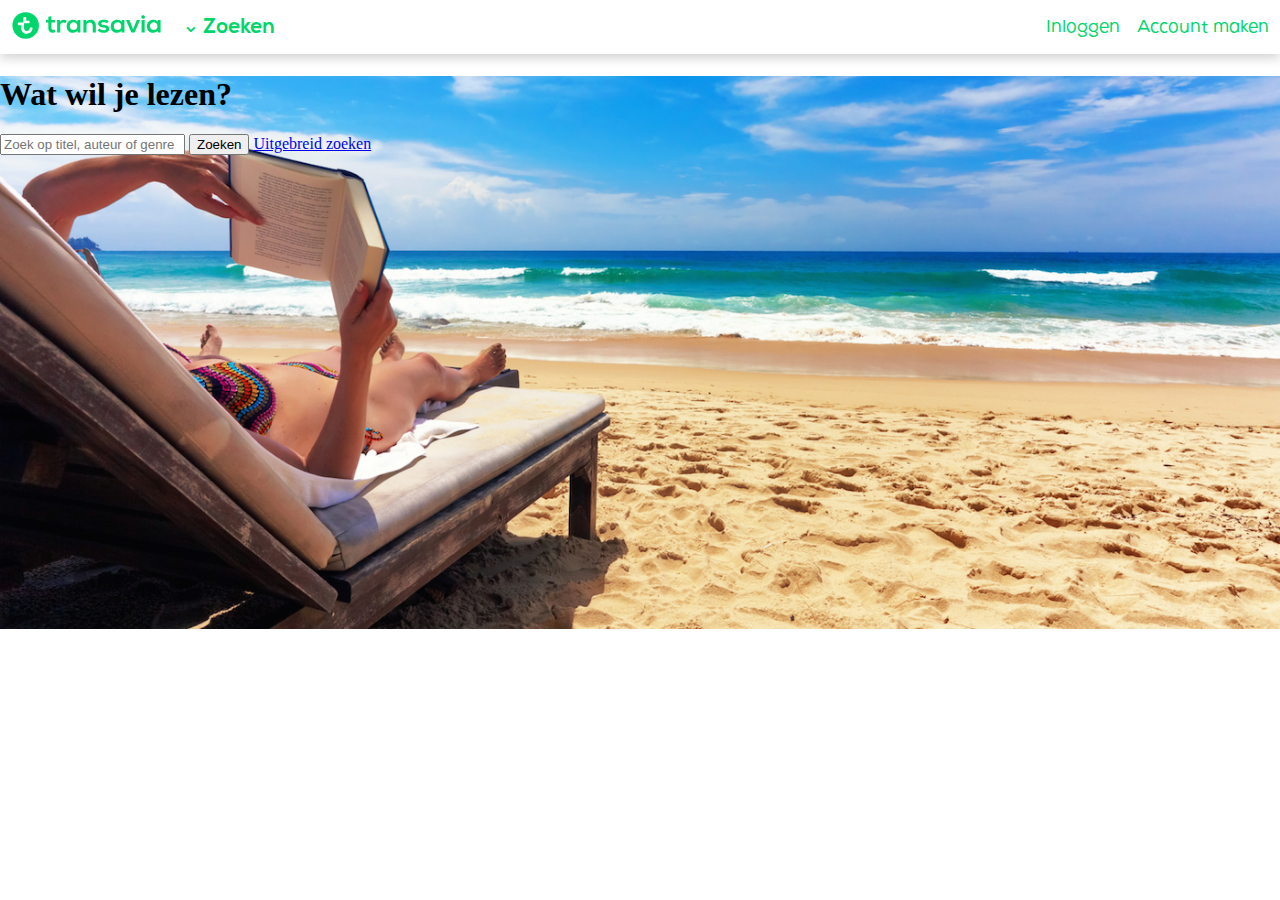
==== index.html @ 00a44dd2 "Header + search" ====
<!DOCTYPE html>
<html lang="en">

<head>
    <meta charset="UTF-8">
    <title>Transavia | Verhalen</title>
    <meta name="viewport" content="width=device-width, initial-scale=1.0, user-scalable=yes">
    <link rel="stylesheet" href="css/style.css"> </head>

<body>
    <header>
        <nav>
            <a href="index.html"> <img src="img/transavia-logo.svg" alt="Transavia Logo"> </a>
            <ul>
                <li> <a href="zoeken.html">Zoeken</a> </li>
            </ul>
            <ul>
                <li><a href="login.html">Inloggen</a></li>
                <li><a href="register.html">Account maken</a></li>
            </ul>
        </nav>
    </header>
    <section alt "Zoeken">
        <form action="resultaten.html">
            <h1>Wat wil je lezen?</h1>
            <input type="text" name="zoeken" placeholder="Zoek op titel, auteur of genre">
            <input type="button" value="Zoeken"> <a href="uitgebreid-zoeken.html">Uitgebreid zoeken</a> </form>
    </section>
</body>

</html>
---- css/style.css ----
@font-face {
    font-family: nexa;
    font-weight: normal;
    font-style: normal;
    src: url("../fonts/Nexa-Regular.woff") format("woff"), url("../fonts/Nexa-Regular.tff") format("truetype");
}

@font-face {
    font-family: nexa bold;
    font-weight: bold;
    font-style: bold;
    src: url("../fonts/Nexa-XBold.woff") format("woff"), url("../fonts/Nexa-XBold.tff") format("truetype");
}

body {
    margin: 0;
    max-width: 100%;
    font-size: 100%;
}

body header nav {
    top: 0;
    width: 100%;
    height: 2.6em;
    display: flex;
    flex-flow: row nowrap;
    color: #00d66c;

    background-color: white;
    box-shadow: 0em .2em .5em rgba(0, 0, 0, 0.18);
    justify-content: space-between;
    align-items: center;
    font-family: nexa bold;
    font-size: 1.3rem;
}

nav img {
    margin-left: .6em;
    align-items: center;
    height: 1.4em;
    padding-top: .1em;
}

nav ul {
    padding: 0;
    list-style: none;
    flex-grow: 2;
}

nav ul:nth-of-type(1) {
    position: relative;
    margin: 0 0 0 1em;
    height: 1em;
    flex-grow: 3;
}

nav ul:nth-of-type(2) {
    margin: 0 .6em 0 0;
    font-family: nexa;
    font-size: 1.1rem;
    display: flex;
    justify-content: flex-end;
    text-align: center;
    align-items: center;
}

nav ul li {
    margin-left: 1em;
}

nav ul li a {
    color: #00d66c;
    text-decoration: none;
}

nav ul:nth-of-type(1) li a::before {
    content: '⌄ ';
    position: absolute;
    top: 0;
    left: 0;
    line-height: 100%;
}

nav ul li a:hover {
    color: #17039d;
    text-decoration: none;
}

body > section:nth-of-type(1) {
    background-image: url(../img/3e1c0b4a65c40b787c494d1ec8fdf880.jpg);
    background-repeat: no-repeat;
    background-size: 100%;
    height: 38em;
}
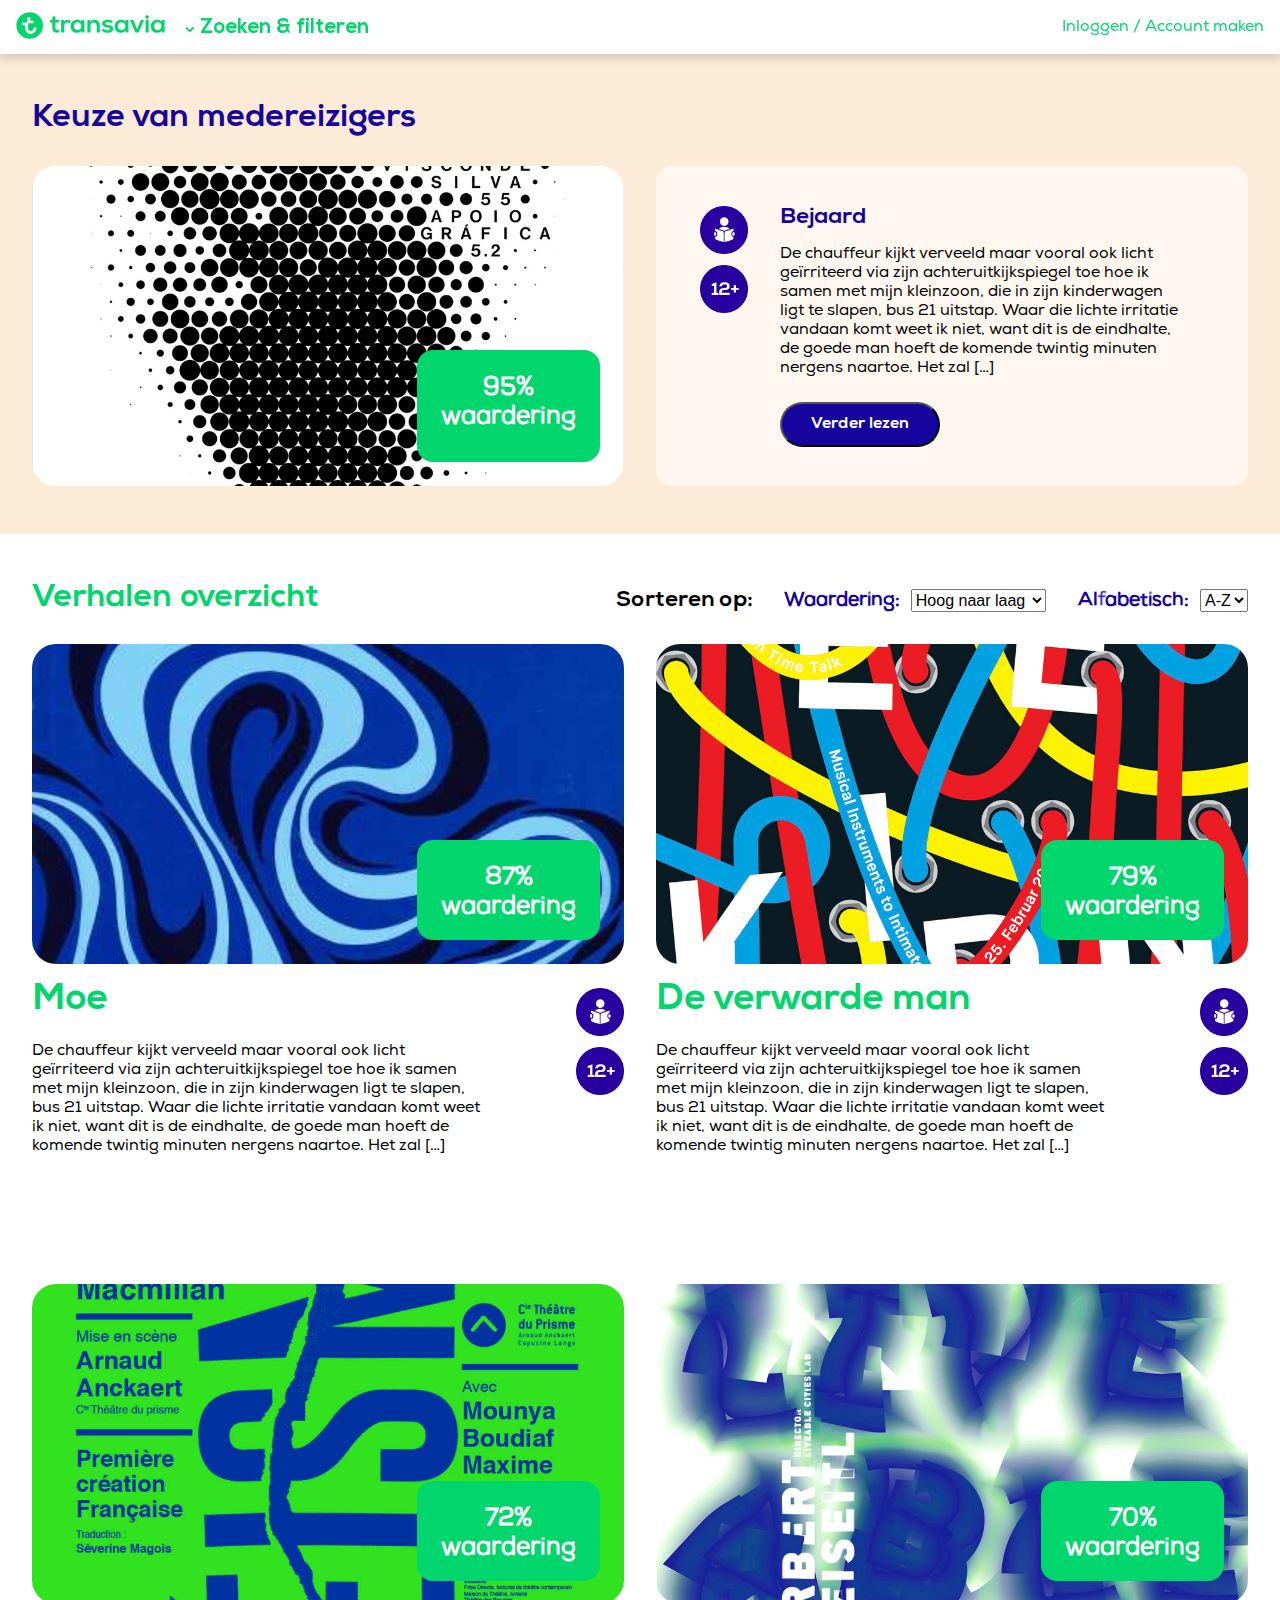
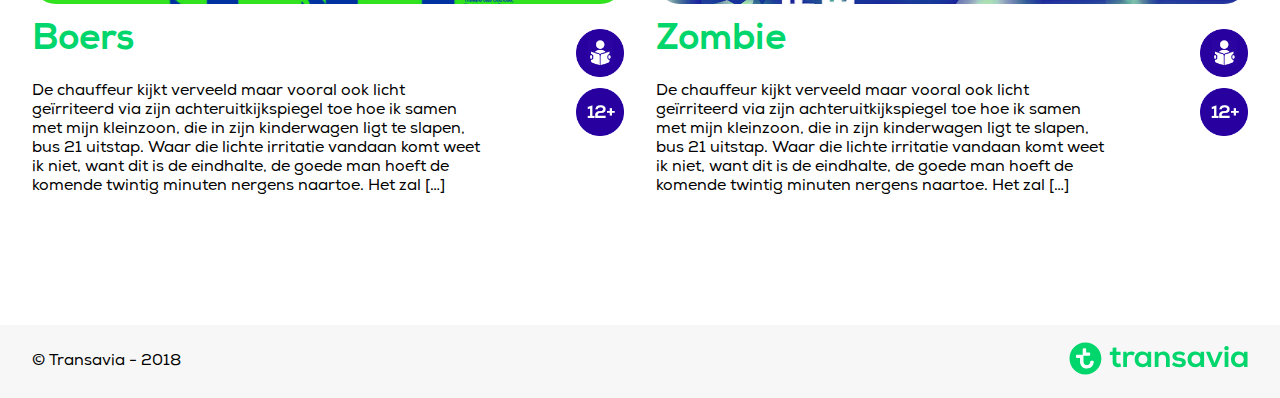
==== commit adfc0915: "Beoordeling" ====
--- a/index.html
+++ b/index.html
@@ -5,27 +5,204 @@
     <meta charset="UTF-8">
     <title>Transavia | Verhalen</title>
     <meta name="viewport" content="width=device-width, initial-scale=1.0, user-scalable=yes">
-    <link rel="stylesheet" href="css/style.css"> </head>
+    <link rel="stylesheet" href="css/style.css">
+</head>
 
 <body>
     <header>
         <nav>
             <a href="index.html"> <img src="img/transavia-logo.svg" alt="Transavia Logo"> </a>
             <ul>
-                <li> <a href="zoeken.html">Zoeken</a> </li>
+                <li><a>Zoeken & filteren</a></li>
             </ul>
             <ul>
-                <li><a href="login.html">Inloggen</a></li>
-                <li><a href="register.html">Account maken</a></li>
+                <li><a href="login_register.html">Inloggen / Account maken</a></li>
             </ul>
         </nav>
     </header>
-    <section alt "Zoeken">
-        <form action="resultaten.html">
-            <h1>Wat wil je lezen?</h1>
-            <input type="text" name="zoeken" placeholder="Zoek op titel, auteur of genre">
-            <input type="button" value="Zoeken"> <a href="uitgebreid-zoeken.html">Uitgebreid zoeken</a> </form>
+    <section class="search">
+        <form action="" class="filter filterClosed">
+            <legend>Wat wil je lezen?</legend>
+            <fieldset class="inputBefore">
+                <legend class="keywordBefore">Trefwoord</legend>
+                <input type="text" name="zoeken" placeholder="Zoek op titel, auteur of genre" class="inputBefore">
+            </fieldset>
+<!--
+            <fieldset class="checkboxesBefore">
+                <legend class="genresBefore">Genre</legend>
+                <label for="checkboxFirst">
+                    <input type="checkbox" name="checkboxFirst" id="checkboxFirst" value="waargebeurd">
+                    Waargebeurd
+                </label>
+                <label for="checkboxSecond">
+                    <input type="checkbox" name="checkboxSecond" id="checkboxSecond" value="kort">
+                    Kort
+                </label>
+                <label for="checkboxThird">
+                    <input type="checkbox" name="checkboxThird" id="checkboxThird" value="spanning">
+                    Spanning
+                </label>
+                <label for="checkboxFourth">
+                    <input type="checkbox" name="checkboxFourth" id="checkboxFourth" value="avontuur">
+                    Avontuur
+                </label>
+                <label for="checkboxFifth">
+                    <input type="checkbox" name="checkboxFifth" id="checkboxFifth" value="humor">
+                    Humor
+                </label>
+                <label for="checkboxSixth">
+                    <input type="checkbox" name="checkboxSixth" id="checkboxSixth" value="serieus">
+                    Serieus
+                </label>
+                <label for="checkboxSeventh">
+                    <input type="checkbox" name="checkboxSeventh" id="checkboxSeventh" value="andere vorm">
+                    Andere vorm
+                </label>
+                <label for="checkboxEighth">
+                    <input type="checkbox" name="checkboxEighth" id="checkboxEighth" value="grof">
+                    Grof
+                </label>
+            </fieldset>
+            <fieldset class="levelBefore">
+                <legend>Niveau</legend>
+                <input type="range" name="niveau" value="0" min="0" max="2">
+                <div>
+                    <p>Makkelijk</p>
+                    <p>Gemiddeld</p>
+                    <p>Moeilijk</p>
+                </div>
+            </fieldset>
+            <input type="button" value="Zoeken" class="searchBefore">
+-->
+            <a class="filterBefore">Filteropties weergeven</a>
+        </form>
     </section>
+    <main>
+        <div class="medereizigers">
+<!--            <section id="test"></section>-->
+            <section>
+                <h1>Keuze van medereizigers</h1>
+                <article>
+                    <figure>
+                        <img src="img/Verhalen/58-minibe-2.jpg" alt="Verhaalkeuze van medereizigers">
+                        <h2>95% <br>waardering</h2>
+                    </figure>
+                    <aside>
+                        <article>
+                            <h1>Bejaard</h1>
+                            <p>De chauffeur kijkt verveeld maar vooral ook licht geïrriteerd via zijn achteruitkijkspiegel toe hoe ik samen met mijn kleinzoon, die in zijn kinderwagen ligt te slapen, bus 21 uitstap. Waar die lichte irritatie vandaan komt weet ik niet, want dit is de eindhalte, de goede man hoeft de komende twintig minuten nergens naartoe. Het zal […]</p>
+                            <aside>
+                                <img src="img/Iconen/reader-512.png" alt="Genre avontuur">
+                                <img src="img/Iconen/12.png" alt="Niveau 12+">
+                            </aside>
+                            <input type="button" value="Verder lezen">
+                        </article>
+                    </aside>
+                </article>
+            </section>
+        </div>
+        <section>
+            <h1>Verhalen overzicht</h1>
+            <form action="">
+                <h2>Sorteren op:</h2>
+                <h2>Waardering:</h2>
+                <select name="Waardering">
+                    <option value="Hoog naar laag">Hoog naar laag</option>
+                    <option value="Laag naar hoog">Laag naar hoog</option>
+                </select>
+                <h2>Alfabetisch:</h2>
+                <select name="Alfabetisch">
+                    <option selected value="A-Z">A-Z</option>
+                    <option value="Z-A">Z-A</option>
+                </select>
+            </form>
+            <main>
+                <article>
+                    <figure>
+                        <img src="img/Verhalen/worstelingomwatenw.jpg" alt="Verhaal moe">
+                    </figure>
+                    <h2>87% <br>waardering</h2>
+                    <header>
+                        <h1>Moe</h1>
+                    </header>
+                    <p>
+                        De chauffeur kijkt verveeld maar vooral ook licht geïrriteerd via zijn achteruitkijkspiegel toe hoe ik samen met mijn kleinzoon, die in zijn kinderwagen ligt te slapen, bus 21 uitstap. Waar die lichte irritatie vandaan komt weet ik niet, want dit is de eindhalte, de goede man hoeft de komende twintig minuten nergens naartoe. Het zal […]
+                    </p>
+                    <footer>
+                        <input type="button" value="Verder lezen">
+                    </footer>
+                    <aside>
+                        <img src="img/Iconen/reader-512.png" alt="Genre avontuur">
+                        <img src="img/Iconen/12.png" alt="Niveau 12+">
+                    </aside>
+                </article>
+                <article>
+                    <figure>
+                        <img src="img/Verhalen/%20ltt-peterkirn.jpg" alt="Verhaal de verwarde man">
+                    </figure>
+                    <h2>79% <br>waardering</h2>
+                    <header>
+                        <h1>De verwarde man</h1>
+                    </header>
+                    <p>
+                        De chauffeur kijkt verveeld maar vooral ook licht geïrriteerd via zijn achteruitkijkspiegel toe hoe ik samen met mijn kleinzoon, die in zijn kinderwagen ligt te slapen, bus 21 uitstap. Waar die lichte irritatie vandaan komt weet ik niet, want dit is de eindhalte, de goede man hoeft de komende twintig minuten nergens naartoe. Het zal […]
+                    </p>
+                    <footer>
+                        <input type="button" value="Verder lezen">
+                    </footer>
+                    <aside>
+                        <img src="img/Iconen/reader-512.png" alt="Genre avontuur">
+                        <img src="img/Iconen/12.png" alt="Niveau 12+">
+                    </aside>
+                </article>
+                <article>
+                    <figure>
+                        <img src="img/Verhalen/seisme.jpg" alt="Verhaal boers">
+                    </figure>
+                    <h2>72% <br>waardering</h2>
+                    <header>
+                        <h1>Boers</h1>
+                    </header>
+                    <p>
+                        De chauffeur kijkt verveeld maar vooral ook licht geïrriteerd via zijn achteruitkijkspiegel toe hoe ik samen met mijn kleinzoon, die in zijn kinderwagen ligt te slapen, bus 21 uitstap. Waar die lichte irritatie vandaan komt weet ik niet, want dit is de eindhalte, de goede man hoeft de komende twintig minuten nergens naartoe. Het zal […]
+                    </p>
+                    <footer>
+                        <input type="button" value="Verder lezen">
+                    </footer>
+                    <aside>
+                        <img src="img/Iconen/reader-512.png" alt="Genre avontuur">
+                        <img src="img/Iconen/12.png" alt="Niveau 12+">
+                    </aside>
+                </article>
+                <article>
+                    <figure>
+                        <img src="img/Verhalen/ltt-6-2-rgb-flaechig-s.jpg" alt="Verhaal zombie">
+                    </figure>
+                    <h2>70% <br>waardering</h2>
+                    <header>
+                        <h1>Zombie</h1>
+                    </header>
+                    <p>
+                        De chauffeur kijkt verveeld maar vooral ook licht geïrriteerd via zijn achteruitkijkspiegel toe hoe ik samen met mijn kleinzoon, die in zijn kinderwagen ligt te slapen, bus 21 uitstap. Waar die lichte irritatie vandaan komt weet ik niet, want dit is de eindhalte, de goede man hoeft de komende twintig minuten nergens naartoe. Het zal […]
+                    </p>
+                    <footer>
+                        <input type="button" value="Verder lezen">
+                    </footer>
+                    <aside>
+                        <img src="img/Iconen/reader-512.png" alt="Genre avontuur">
+                        <img src="img/Iconen/12.png" alt="Niveau 12+">
+                    </aside>
+                </article>
+            </main>
+        </section>
+    </main>
+    <footer>
+        <div class="content">
+            <p>© Transavia - 2018</p>
+            <a href="index.html"> <img src="img/transavia-logo.svg" alt="Transavia Logo"> </a>
+        </div>
+    </footer>
+    <script src="js/zoeken-show-hide.js"></script>
 </body>
 
 </html>
--- a/css/style.css
+++ b/css/style.css
@@ -1,3 +1,5 @@
+/* General page */
+
 @font-face {
     font-family: nexa;
     font-weight: normal;
@@ -12,52 +14,69 @@
     src: url("../fonts/Nexa-XBold.woff") format("woff"), url("../fonts/Nexa-XBold.tff") format("truetype");
 }
 
+* {
+    margin: 0;
+    -webkit-font-smoothing: antialiased;
+}
+
 body {
-    margin: 0;
+    display: flex;
+    min-height: 100%;
+    flex-direction: column;
+    margin-top: 3.4em;
     max-width: 100%;
     font-size: 100%;
 }
 
-body header nav {
+
+
+
+
+/* Navigation bar */
+
+nav {
     top: 0;
     width: 100%;
     height: 2.6em;
     display: flex;
     flex-flow: row nowrap;
     color: #00d66c;
-
     background-color: white;
     box-shadow: 0em .2em .5em rgba(0, 0, 0, 0.18);
     justify-content: space-between;
     align-items: center;
     font-family: nexa bold;
     font-size: 1.3rem;
+    position: fixed;
 }
 
 nav img {
-    margin-left: .6em;
+    margin-left: 1rem;
     align-items: center;
     height: 1.4em;
     padding-top: .1em;
 }
 
 nav ul {
+    display: flex;
+    align-items: center;
     padding: 0;
     list-style: none;
     flex-grow: 2;
 }
 
 nav ul:nth-of-type(1) {
+    cursor: pointer;
     position: relative;
-    margin: 0 0 0 1em;
+    margin: 0 0 0 1rem;
     height: 1em;
     flex-grow: 3;
 }
 
 nav ul:nth-of-type(2) {
-    margin: 0 .6em 0 0;
-    font-family: nexa;
-    font-size: 1.1rem;
+    margin: 0 1rem 0 0;
+    font-family: nexa;
+    font-size: 1rem;
     display: flex;
     justify-content: flex-end;
     text-align: center;
@@ -65,7 +84,7 @@
 }
 
 nav ul li {
-    margin-left: 1em;
+    margin-left: 1.2rem;
 }
 
 nav ul li a {
@@ -86,9 +105,589 @@
     text-decoration: none;
 }
 
-body > section:nth-of-type(1) {
+
+
+
+
+/* Search/filter section */
+
+form > legend:nth-of-type(1) {
+    font-family: nexa bold;
+    font-size: 2.2rem;
+    color: #00d66c;
+    padding: 2rem 1.5rem 0rem 1.5rem;
+}
+
+form fieldset:nth-of-type(1) {
+    display: flex;
+    border: none;
+    width: 20rem;
+    margin-top: 1rem;
+    justify-content: center;
+}
+
+form fieldset:nth-of-type(1) input {
+    width: 20rem;
+}
+
+form fieldset:nth-of-type(1) input:focus {
+    outline: none;
+}
+
+form fieldset:nth-of-type(1) input:focus {
+    outline: none;
+}
+
+form.filter > input.searchBefore {
+    width: 8rem;
+    padding: .3rem;
+    background-color: rgb(235, 66, 105);
+    color: white;
+    font-family: nexa bold;
+    font-size: 1rem;
+    border-radius: 1rem;
+}
+
+form.filter > a.filterBefore {
+    text-decoration: none;
+    color: #17039d;
+    font-family: nexa;
+    justify-self: flex-end;
+}
+
+form.filter > a.filterBefore::before {
+    content: '⌄ ';
+    font-size: 1.5rem;
+}
+
+body > section {
     background-image: url(../img/3e1c0b4a65c40b787c494d1ec8fdf880.jpg);
-    background-repeat: no-repeat;
-    background-size: 100%;
-    height: 38em;
-}
+    background-size: cover;
+    background-position: left;
+    height: 0;
+    opacity: 0;
+}
+
+body > section.active {
+    overflow: hidden;
+    height: auto;
+    opacity: 1;
+    margin-top: 0;
+    transition: all 1s;
+}
+
+body > section > form {
+    display: flex;
+    flex-direction: column;
+    width: 25em;
+    margin: 5em auto;
+    padding-bottom: 1.65rem;
+    height: auto;
+    background-color: white;
+    align-items: center;
+    border-radius: 1rem;
+}
+
+body > section > form.filterClosed {
+    height: auto;
+    justify-content: space-between;
+}
+
+form fieldset:nth-of-type(1) input {
+    margin-top: 1.65rem;
+    padding: 1rem 0rem 1rem 1rem;
+    width: 85%;
+    font-family: nexa;
+    font-size: 1rem;
+    border-radius: 1rem;
+    border: solid .0625rem #91a3b7;
+}
+
+form.filter > input {
+    margin: 1.65rem 0;
+    width: 8rem;
+    padding: .8rem;
+    background-color: rgb(235, 66, 105);
+    color: white;
+    font-family: nexa bold;
+    font-size: 1rem;
+    border-radius: 1rem;
+}
+
+form.filter > a {
+    text-decoration: none;
+    color: #17039d;
+    font-family: nexa;
+}
+
+form.filter > a::before {
+    content: '^ ';
+    margin-right: .3rem;
+    font-size: .8rem;
+}
+
+form  > fieldset > legend.keywordBefore {
+    visibility: hidden;
+    height: 0;
+    overflow: hidden;
+    display: none;
+}
+
+form fieldset:nth-of-type(2) > legend.genresBefore {
+    visibility: hidden;
+    height: 0;
+    overflow: hidden;
+    display: none;
+}
+
+form  > fieldset > legend {
+    font-family: nexa bold;
+    align-self: start;
+    margin: 0rem 0 -1rem 0rem;
+    font-size: 1rem;
+}
+
+form fieldset:nth-of-type(2) > legend {
+    font-family: nexa bold;
+    align-self: start;
+    margin: 2rem 0 -1rem 1.4rem;
+    font-size: 1rem;
+}
+
+/form fieldset:nth-of-type(2) legend {
+    margin: 0 -1rem;
+    padding-top: 1rem;
+}
+
+form fieldset:nth-of-type(2), form fieldset.checkboxesBefore {
+    visibility: hidden;
+    height: 0;
+    overflow: hidden;
+    display: none;
+}
+
+form fieldset:nth-of-type(2) {
+    font-family: nexa;
+    margin: 0 1.5rem;
+    align-self: flex-start;
+    border: none;
+}
+
+form fieldset:nth-of-type(2) input {
+    margin-right: .3rem;
+}
+
+form fieldset:nth-of-type(2) label {
+    display: block;
+    margin: 0 0 .3rem -1rem;;
+}
+
+form fieldset:nth-of-type(2) label:nth-of-type(1)::after {
+    content: '(15)';
+    color: rgb(235, 66, 105);
+}
+
+form fieldset:nth-of-type(2) label:nth-of-type(2)::after {
+    content: '(9)';
+    color: rgb(235, 66, 105);
+}
+
+form fieldset:nth-of-type(2) label:nth-of-type(3)::after {
+    content: '(9)';
+    color: rgb(235, 66, 105);
+}
+
+form fieldset:nth-of-type(2) label:nth-of-type(4)::after {
+    content: '(10)';
+    color: rgb(235, 66, 105);
+}
+
+form fieldset:nth-of-type(2) label:nth-of-type(5)::after {
+    content: '(16)';
+    color: rgb(235, 66, 105);
+}
+
+form fieldset:nth-of-type(2) label:nth-of-type(6)::after {
+    content: '(6)';
+    color: rgb(235, 66, 105);
+}
+
+form fieldset:nth-of-type(2) label:nth-of-type(7)::after {
+    content: '(22)';
+    color: rgb(235, 66, 105);
+}
+
+form fieldset:nth-of-type(2) label:nth-of-type(8)::after {
+    content: '(13)';
+    color: rgb(235, 66, 105);
+}
+
+form fieldset:nth-of-type(3).levelBefore {
+    visibility: hidden;
+    height: 0;
+    overflow: hidden;
+    display: none;
+}
+
+form fieldset:nth-of-type(3) {
+    align-self: flex-start;
+    margin: 0 1.5rem;
+    font-family: nexa;
+    border: none;
+    width: 82%;
+}
+
+form.filter fieldset:nth-of-type(2) legend {
+    margin: 0 -1rem;
+    font-family: nexa bold;
+}
+
+form.filter fieldset:nth-of-type(2) input {
+    margin: 0 -1rem;
+    font-family: nexa bold;
+    width: 110%;
+}
+
+form.filter fieldset:nth-of-type(2) div {
+    display: flex;
+    justify-content: space-between;
+    margin: 0 -1rem;
+    width: 110%;
+}
+
+
+
+
+
+/* Recommendation of a fellow traveler section */
+
+.medereizigers section > h1 {
+    margin: 0 0 2rem 0;
+    font-family: nexa bold;
+    font-size: 2rem;
+    color: #17039d;
+}
+
+.medereizigers {
+    background-color: rgb(252, 236, 215);
+}
+
+.medereizigers section {
+    margin: 0 auto;
+    max-width: 90rem;
+    padding: 3rem 5rem;
+}
+
+.medereizigers h1 + article {
+    display: grid;
+    grid-template-columns: repeat(2, 1fr);
+    grid-column-gap: 2rem;
+}
+
+.medereizigers figure {
+    display: grid;
+    grid-template-columns: 100%;
+    grid-template-rows: repeat(2, 10rem);
+}
+
+.medereizigers figure > h2 {
+    grid-column: 1 / span 1;
+    justify-self: end;
+    text-align: center;
+    font-family: nexa;
+    color: white;
+    font-size: 1.5rem;
+    background-color: #00d66c;
+    padding: 1.5rem;
+    border-radius: 1rem;
+    margin: 1.5rem;
+}
+
+.medereizigers figure img {
+    border-radius: 1.5rem;
+    width: 100%;
+    height: 20rem;
+    object-fit: cover;
+}
+
+article aside article {
+    display: grid;
+    grid-template-columns: .1% 10% repeat(2, 1fr) 5%;
+    grid-template-rows: repeat(8, 1fr);
+    height: 20rem;
+    grid-gap: 0 2rem;
+    background-color: rgba(255, 255, 255, .6);
+    border-radius: 1rem;
+}
+
+aside article h1 {
+    grid-column: 3 / span 3;
+    grid-row: 2 / span 1;
+    align-self: start;
+    font-family: nexa bold;
+    font-size: 1.4rem;
+    color: #17039d;
+}
+
+aside article p {
+    grid-column: 3 / span 2;
+    grid-row: 3 / span 3;
+    align-self: start;
+    font-family: nexa;
+}
+
+aside article aside {
+    grid-column: 2 / span 1;
+    grid-row: 2 / span 4;
+    justify-self: end;
+}
+
+aside article img {
+    width: 3rem;
+    display: block;
+    margin-bottom: .7rem;
+}
+
+aside + input {
+    grid-column: 3 / span 1;
+    grid-row: 7 / span 1;
+    width: 10rem;
+    padding: .8rem;
+    background-color: #17039d;
+    color: white;
+    font-family: nexa bold;
+    font-size: 1rem;
+    border-radius: 5rem;
+}
+
+
+
+
+
+
+
+/* Stories overview section */
+
+main section > h1 {
+    font-family: nexa bold;
+    font-size: 2rem;
+    color: #00d66c;
+    margin-bottom: .5rem;
+}
+
+h1 + form {
+    margin: -2.1rem 0 2rem 0;
+    display: flex;
+    justify-content: flex-end;
+    font-family: nexa;
+}
+
+form > h2 {
+    margin-left: 2rem;
+    font-size: 1.2rem;
+    color: #17039d;
+}
+
+form > h2:nth-of-type(1) {
+    font-family: nexa bold;
+    font-size: 1.4rem;
+    color: black;
+}
+
+form > select {
+    margin-left: .7rem;
+    font-size: inherit;
+}
+
+main > section {
+    padding: 3rem 5rem 0;
+    max-width: 90rem;
+    margin: 0 auto;
+}
+
+main > section > main{
+    display: grid;
+    grid-template-columns: repeat(2, 1fr);
+    grid-column-gap: 2rem;
+}
+
+main > section > main > article {
+    display: grid;
+    margin-bottom: 3rem;
+    overflow: hidden;
+    grid-template-columns: repeat(5, 1fr) 20%;
+    grid-template-rows: 25% 25% 5% 40% 5%;
+    grid-gap: 1.5rem;
+}
+
+main > section > main > article > figure {
+    grid-column: 1 / span 6;
+    grid-row: 1 / span 2;
+}
+
+main > section > main > article > figure > img {
+    border-radius: 1.5rem;
+    height: 20rem;
+    width: 100%;
+    object-fit: cover;
+}
+
+article > header {
+    grid-column: 1 / span 5;
+    grid-row 3 / span 1;
+    font-family: nexa bold;
+    font-size: 1.15rem;
+    color: #00d66c;
+    align-self: end;
+}
+
+article > p {
+    grid-column: 1 / span 5;
+    grid-row: 4 / span 1;
+    font-family: nexa;
+}
+
+article > footer {
+    grid-column: 1 / span 6;
+    grid-row: 5 / span 1;
+    align-self: end;
+}
+
+main > section > main > article > aside {
+    grid-column: 6 / span 1;
+    grid-row: 3 / span 2;
+    justify-self: end;
+
+}
+
+footer > input {
+    width: 10rem;
+    padding: .8rem;
+    background-color: rgb(235, 66, 105);
+    color: white;
+    font-family: nexa bold;
+    font-size: 1rem;
+    border-radius: 5rem;
+}
+
+aside > img {
+    width: 3rem;
+    display: block;
+    margin-bottom: .7rem;
+}
+
+main > section figure + h2 {
+    grid-column: 6 / span 1;
+    grid-row: 2 / span 1;
+    justify-self: end;
+    text-align: center;
+    font-family: nexa;
+    color: white;
+    font-size: 1.5rem;
+    background-color: #00d66c;
+    padding: 1.5rem;
+    border-radius: 1rem;
+    margin: 1.5rem;
+}
+
+
+#test {
+    background-color: black;
+    width: 72em;
+}
+
+
+
+/* Footer */
+
+body > footer {
+    background-color: #f7f7f7;
+    width: 100%;
+}
+
+.content {
+    padding: 1rem 5rem;
+    display: flex;
+    color: black;
+    max-width: 90rem;
+    justify-content: space-between;
+    align-items: center;
+    font-family: nexa;
+    margin: 0 auto;
+}
+
+
+@media (max-width: 82em) {
+    #test {
+        background-color: aqua;
+    }
+
+    .medereizigers section {
+        max-width: 100rem;
+        padding: 3rem 2rem;
+    }
+
+    main > section {
+        padding: 3rem 2rem 0;
+        max-width: 100rem;
+    }
+
+    .content {
+        padding: 1rem 2rem;
+        max-width: 90rem;
+    }
+}
+
+@media (max-width: 76em) {
+    #test {
+        background-color: red;
+    }
+
+    article aside article {
+        display: grid;
+        grid-template-columns: 5% 10% repeat(2, 1fr) 5%;
+        grid-template-rows: repeat(8, 1fr);
+        height: 20rem;
+        grid-gap: 0 1rem;
+        background-color: rgba(255, 255, 255, .6);
+        border-radius: 1rem;
+    }
+
+    aside article h1 {
+        grid-column: 3 / span 2;
+        grid-row: 2 / span 1;
+        align-self: start;
+        font-family: nexa bold;
+        font-size: 1.4rem;
+        color: #17039d;
+    }
+
+    aside article p {
+        grid-column: 2 / span 3;
+        grid-row: 3 / span 3;
+        align-self: start;
+        font-family: nexa;
+    }
+
+    aside article aside {
+        grid-column: 2 / span 1;
+        justify-self: end;
+    }
+
+    aside article img {
+        width: 1.5rem;
+        display: inline;
+    }
+
+    aside + input {
+        grid-column: 2 / span 1;
+        grid-row: 7 / span 1;
+        width: 10rem;
+        padding: .8rem;
+        background-color: #17039d;
+        color: white;
+        font-family: nexa bold;
+        font-size: 1rem;
+        border-radius: 5rem;
+    }
+}
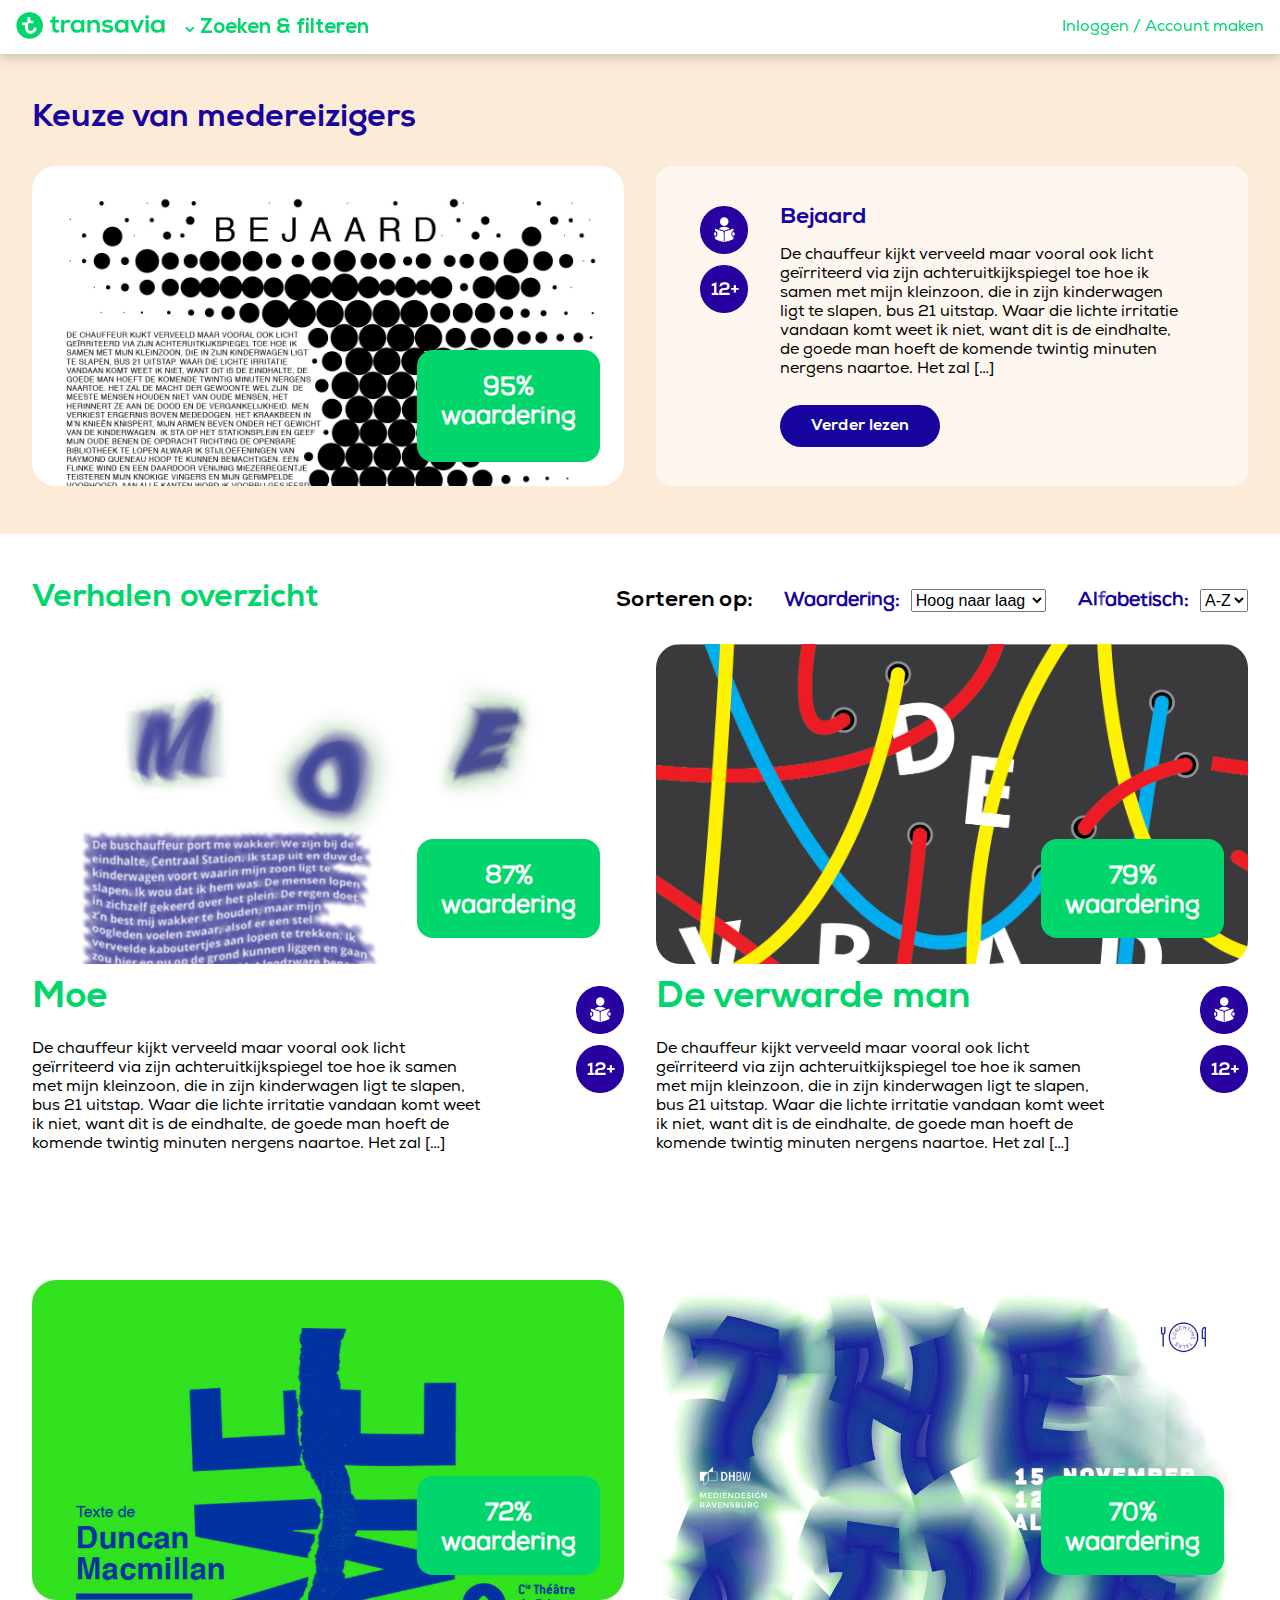
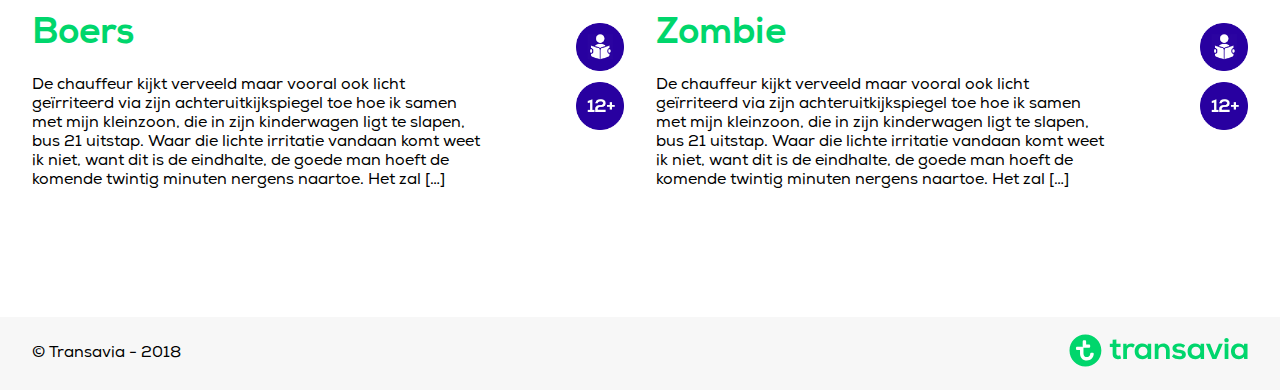
==== commit 424cdd21: "Final" ====
--- a/index.html
+++ b/index.html
@@ -12,55 +12,55 @@
     <header>
         <nav>
             <a href="index.html"> <img src="img/transavia-logo.svg" alt="Transavia Logo"> </a>
+            <a href="index.html"> <img src="img/transavia-logo2.svg" alt="Transavia Logo"> </a>
             <ul>
                 <li><a>Zoeken & filteren</a></li>
             </ul>
             <ul>
-                <li><a href="login_register.html">Inloggen / Account maken</a></li>
+                <li><a href="login.html">Inloggen / Account maken</a></li>
             </ul>
         </nav>
     </header>
-    <section class="search">
+    <div class="search">
         <form action="" class="filter filterClosed">
-            <legend>Wat wil je lezen?</legend>
             <fieldset class="inputBefore">
+                <legend>Wat wil je lezen?</legend>
                 <legend class="keywordBefore">Trefwoord</legend>
-                <input type="text" name="zoeken" placeholder="Zoek op titel, auteur of genre" class="inputBefore">
+                <input type="text" name="zoeken" placeholder="Zoek op titel, auteur of genre">
             </fieldset>
-<!--
             <fieldset class="checkboxesBefore">
                 <legend class="genresBefore">Genre</legend>
                 <label for="checkboxFirst">
                     <input type="checkbox" name="checkboxFirst" id="checkboxFirst" value="waargebeurd">
-                    Waargebeurd
+                    <p>Waargebeurd (15)</p>
                 </label>
                 <label for="checkboxSecond">
                     <input type="checkbox" name="checkboxSecond" id="checkboxSecond" value="kort">
-                    Kort
+                    <p>Kort (9)</p>
                 </label>
                 <label for="checkboxThird">
                     <input type="checkbox" name="checkboxThird" id="checkboxThird" value="spanning">
-                    Spanning
+                    <p>Spanning (9)</p>
                 </label>
                 <label for="checkboxFourth">
                     <input type="checkbox" name="checkboxFourth" id="checkboxFourth" value="avontuur">
-                    Avontuur
+                    <p>Avontuur (10)</p>
                 </label>
                 <label for="checkboxFifth">
                     <input type="checkbox" name="checkboxFifth" id="checkboxFifth" value="humor">
-                    Humor
+                    <p>Humor (16)</p>
                 </label>
                 <label for="checkboxSixth">
                     <input type="checkbox" name="checkboxSixth" id="checkboxSixth" value="serieus">
-                    Serieus
+                    <p>Serieus (6)</p>
                 </label>
                 <label for="checkboxSeventh">
                     <input type="checkbox" name="checkboxSeventh" id="checkboxSeventh" value="andere vorm">
-                    Andere vorm
+                    <p>Andere vorm (22)</p>
                 </label>
                 <label for="checkboxEighth">
                     <input type="checkbox" name="checkboxEighth" id="checkboxEighth" value="grof">
-                    Grof
+                    <p>Grof (13)</p>
                 </label>
             </fieldset>
             <fieldset class="levelBefore">
@@ -73,18 +73,16 @@
                 </div>
             </fieldset>
             <input type="button" value="Zoeken" class="searchBefore">
--->
             <a class="filterBefore">Filteropties weergeven</a>
         </form>
-    </section>
+    </div>
     <main>
         <div class="medereizigers">
-<!--            <section id="test"></section>-->
             <section>
                 <h1>Keuze van medereizigers</h1>
                 <article>
                     <figure>
-                        <img src="img/Verhalen/58-minibe-2.jpg" alt="Verhaalkeuze van medereizigers">
+                        <img src="img/Verhalen/Eigen/Slenteren/Desktop.jpg" alt="Verhaalkeuze van medereizigers">
                         <h2>95% <br>waardering</h2>
                     </figure>
                     <aside>
@@ -95,7 +93,7 @@
                                 <img src="img/Iconen/reader-512.png" alt="Genre avontuur">
                                 <img src="img/Iconen/12.png" alt="Niveau 12+">
                             </aside>
-                            <input type="button" value="Verder lezen">
+                            <a href="bejaard.html"><input type="button" value="Verder lezen"></a>
                         </article>
                     </aside>
                 </article>
@@ -103,6 +101,7 @@
         </div>
         <section>
             <h1>Verhalen overzicht</h1>
+            <h1 class="searchTitleHidden">Zoekresultaten (10)</h1>
             <form action="">
                 <h2>Sorteren op:</h2>
                 <h2>Waardering:</h2>
@@ -119,7 +118,7 @@
             <main>
                 <article>
                     <figure>
-                        <img src="img/Verhalen/worstelingomwatenw.jpg" alt="Verhaal moe">
+                        <img src="img/Verhalen/Eigen/Worstelen/Desktop.jpg" alt="Verhaal moe">
                     </figure>
                     <h2>87% <br>waardering</h2>
                     <header>
@@ -129,16 +128,16 @@
                         De chauffeur kijkt verveeld maar vooral ook licht geïrriteerd via zijn achteruitkijkspiegel toe hoe ik samen met mijn kleinzoon, die in zijn kinderwagen ligt te slapen, bus 21 uitstap. Waar die lichte irritatie vandaan komt weet ik niet, want dit is de eindhalte, de goede man hoeft de komende twintig minuten nergens naartoe. Het zal […]
                     </p>
                     <footer>
-                        <input type="button" value="Verder lezen">
-                    </footer>
-                    <aside>
-                        <img src="img/Iconen/reader-512.png" alt="Genre avontuur">
-                        <img src="img/Iconen/12.png" alt="Niveau 12+">
-                    </aside>
-                </article>
-                <article>
-                    <figure>
-                        <img src="img/Verhalen/%20ltt-peterkirn.jpg" alt="Verhaal de verwarde man">
+                        <a href="moe.html"><input type="button" value="Verder lezen"></a>
+                    </footer>
+                    <aside>
+                        <img src="img/Iconen/reader-512.png" alt="Genre avontuur">
+                        <img src="img/Iconen/12.png" alt="Niveau 12+">
+                    </aside>
+                </article>
+                <article>
+                    <figure>
+                        <img src="img/Verhalen/Eigen/Chaos/Desktop.jpg" alt="Verhaal de verwarde man">
                     </figure>
                     <h2>79% <br>waardering</h2>
                     <header>
@@ -148,7 +147,7 @@
                         De chauffeur kijkt verveeld maar vooral ook licht geïrriteerd via zijn achteruitkijkspiegel toe hoe ik samen met mijn kleinzoon, die in zijn kinderwagen ligt te slapen, bus 21 uitstap. Waar die lichte irritatie vandaan komt weet ik niet, want dit is de eindhalte, de goede man hoeft de komende twintig minuten nergens naartoe. Het zal […]
                     </p>
                     <footer>
-                        <input type="button" value="Verder lezen">
+                        <a href="de-verwarde-man.html"><input type="button" value="Verder lezen"></a>
                     </footer>
                     <aside>
                         <img src="img/Iconen/reader-512.png" alt="Genre avontuur">
@@ -167,7 +166,7 @@
                         De chauffeur kijkt verveeld maar vooral ook licht geïrriteerd via zijn achteruitkijkspiegel toe hoe ik samen met mijn kleinzoon, die in zijn kinderwagen ligt te slapen, bus 21 uitstap. Waar die lichte irritatie vandaan komt weet ik niet, want dit is de eindhalte, de goede man hoeft de komende twintig minuten nergens naartoe. Het zal […]
                     </p>
                     <footer>
-                        <input type="button" value="Verder lezen">
+                        <a href="index.html"><input type="button" value="Verder lezen"></a>
                     </footer>
                     <aside>
                         <img src="img/Iconen/reader-512.png" alt="Genre avontuur">
@@ -186,7 +185,7 @@
                         De chauffeur kijkt verveeld maar vooral ook licht geïrriteerd via zijn achteruitkijkspiegel toe hoe ik samen met mijn kleinzoon, die in zijn kinderwagen ligt te slapen, bus 21 uitstap. Waar die lichte irritatie vandaan komt weet ik niet, want dit is de eindhalte, de goede man hoeft de komende twintig minuten nergens naartoe. Het zal […]
                     </p>
                     <footer>
-                        <input type="button" value="Verder lezen">
+                        <a href="index.html"><input type="button" value="Verder lezen"></a>
                     </footer>
                     <aside>
                         <img src="img/Iconen/reader-512.png" alt="Genre avontuur">
--- a/css/style.css
+++ b/css/style.css
@@ -50,7 +50,7 @@
     position: fixed;
 }
 
-nav img {
+nav a:nth-of-type(1) > img {
     margin-left: 1rem;
     align-items: center;
     height: 1.4em;
@@ -111,23 +111,26 @@
 
 /* Search/filter section */
 
-form > legend:nth-of-type(1) {
+form fieldset:nth-of-type(1) legend:nth-of-type(1) {
     font-family: nexa bold;
     font-size: 2.2rem;
     color: #00d66c;
-    padding: 2rem 1.5rem 0rem 1.5rem;
+    padding: 1.5rem 0 0 2rem;
+}
+
+form fieldset:nth-of-type(1) legend:nth-of-type(2) {
+    margin-left: 0rem;
 }
 
 form fieldset:nth-of-type(1) {
     display: flex;
     border: none;
-    width: 20rem;
     margin-top: 1rem;
-    justify-content: center;
+    width: 21rem;
 }
 
 form fieldset:nth-of-type(1) input {
-    width: 20rem;
+    width: 21rem;
 }
 
 form fieldset:nth-of-type(1) input:focus {
@@ -139,13 +142,13 @@
 }
 
 form.filter > input.searchBefore {
-    width: 8rem;
-    padding: .3rem;
+    width: 10rem;
+    padding: .8rem;
     background-color: rgb(235, 66, 105);
     color: white;
     font-family: nexa bold;
     font-size: 1rem;
-    border-radius: 1rem;
+    border-radius: 5rem;
 }
 
 form.filter > a.filterBefore {
@@ -160,7 +163,7 @@
     font-size: 1.5rem;
 }
 
-body > section {
+body > div {
     background-image: url(../img/3e1c0b4a65c40b787c494d1ec8fdf880.jpg);
     background-size: cover;
     background-position: left;
@@ -168,7 +171,7 @@
     opacity: 0;
 }
 
-body > section.active {
+body > div.active {
     overflow: hidden;
     height: auto;
     opacity: 1;
@@ -176,7 +179,7 @@
     transition: all 1s;
 }
 
-body > section > form {
+body > div > form {
     display: flex;
     flex-direction: column;
     width: 25em;
@@ -188,15 +191,15 @@
     border-radius: 1rem;
 }
 
-body > section > form.filterClosed {
+body > div > form.filterClosed {
     height: auto;
     justify-content: space-between;
 }
 
 form fieldset:nth-of-type(1) input {
-    margin-top: 1.65rem;
+    margin: 1.65rem 0 0 0rem;
     padding: 1rem 0rem 1rem 1rem;
-    width: 85%;
+    width: 21.5rem;
     font-family: nexa;
     font-size: 1rem;
     border-radius: 1rem;
@@ -205,13 +208,14 @@
 
 form.filter > input {
     margin: 1.65rem 0;
-    width: 8rem;
+    width: 10rem;
     padding: .8rem;
     background-color: rgb(235, 66, 105);
     color: white;
     font-family: nexa bold;
     font-size: 1rem;
-    border-radius: 1rem;
+    border-radius: 5rem;
+    border: 0;
 }
 
 form.filter > a {
@@ -226,7 +230,7 @@
     font-size: .8rem;
 }
 
-form  > fieldset > legend.keywordBefore {
+form > fieldset > legend.keywordBefore {
     visibility: hidden;
     height: 0;
     overflow: hidden;
@@ -240,26 +244,23 @@
     display: none;
 }
 
-form  > fieldset > legend {
+form > fieldset legend:nth-of-type(2) {
     font-family: nexa bold;
     align-self: start;
-    margin: 0rem 0 -1rem 0rem;
+    margin: 0rem 0 -1rem 1.4rem;
     font-size: 1rem;
+    padding: 1rem 0 .5rem 0;
 }
 
 form fieldset:nth-of-type(2) > legend {
     font-family: nexa bold;
     align-self: start;
-    margin: 2rem 0 -1rem 1.4rem;
+    margin: 2rem 0 -1rem -1rem;
     font-size: 1rem;
-}
-
-/form fieldset:nth-of-type(2) legend {
-    margin: 0 -1rem;
-    padding-top: 1rem;
-}
-
-form fieldset:nth-of-type(2), form fieldset.checkboxesBefore {
+    padding: 1rem 0 1.5rem 0;
+}
+
+form fieldset.checkboxesBefore {
     visibility: hidden;
     height: 0;
     overflow: hidden;
@@ -273,53 +274,14 @@
     border: none;
 }
 
-form fieldset:nth-of-type(2) input {
-    margin-right: .3rem;
-}
-
-form fieldset:nth-of-type(2) label {
+form fieldset:nth-of-type(2) label input {
     display: block;
-    margin: 0 0 .3rem -1rem;;
-}
-
-form fieldset:nth-of-type(2) label:nth-of-type(1)::after {
-    content: '(15)';
-    color: rgb(235, 66, 105);
-}
-
-form fieldset:nth-of-type(2) label:nth-of-type(2)::after {
-    content: '(9)';
-    color: rgb(235, 66, 105);
-}
-
-form fieldset:nth-of-type(2) label:nth-of-type(3)::after {
-    content: '(9)';
-    color: rgb(235, 66, 105);
-}
-
-form fieldset:nth-of-type(2) label:nth-of-type(4)::after {
-    content: '(10)';
-    color: rgb(235, 66, 105);
-}
-
-form fieldset:nth-of-type(2) label:nth-of-type(5)::after {
-    content: '(16)';
-    color: rgb(235, 66, 105);
-}
-
-form fieldset:nth-of-type(2) label:nth-of-type(6)::after {
-    content: '(6)';
-    color: rgb(235, 66, 105);
-}
-
-form fieldset:nth-of-type(2) label:nth-of-type(7)::after {
-    content: '(22)';
-    color: rgb(235, 66, 105);
-}
-
-form fieldset:nth-of-type(2) label:nth-of-type(8)::after {
-    content: '(13)';
-    color: rgb(235, 66, 105);
+    margin: 0 .3rem .3rem -1rem;
+}
+
+form fieldset:nth-of-type(2) label > p {
+    display: block;
+    margin: -1.15rem 0 .3rem .3rem;
 }
 
 form fieldset:nth-of-type(3).levelBefore {
@@ -337,60 +299,80 @@
     width: 82%;
 }
 
-form.filter fieldset:nth-of-type(2) legend {
+form.filter fieldset:nth-of-type(3) legend {
     margin: 0 -1rem;
     font-family: nexa bold;
 }
 
-form.filter fieldset:nth-of-type(2) input {
+form.filter fieldset:nth-of-type(3) input {
     margin: 0 -1rem;
     font-family: nexa bold;
     width: 110%;
 }
 
-form.filter fieldset:nth-of-type(2) div {
+form.filter fieldset:nth-of-type(3) div {
     display: flex;
     justify-content: space-between;
     margin: 0 -1rem;
     width: 110%;
 }
 
+form.filter fieldset:nth-of-type(3) legend {
+    margin: 0 -1rem;
+    font-family: nexa bold;
+    font-size: 1rem;
+}
+
 
 
 
 
 /* Recommendation of a fellow traveler section */
 
-.medereizigers section > h1 {
+main > div section > h1 {
     margin: 0 0 2rem 0;
     font-family: nexa bold;
     font-size: 2rem;
     color: #17039d;
 }
 
-.medereizigers {
+main > div {
     background-color: rgb(252, 236, 215);
 }
 
-.medereizigers section {
+.medereizigers-animatie {
+    animation: filter 1s;
+    animation-fill-mode: forwards;
+}
+
+@keyframes filter {
+    0% {
+        opacity: 1;
+    }
+    100% {
+        opacity: 0;
+    }
+}
+
+main > div section {
     margin: 0 auto;
     max-width: 90rem;
     padding: 3rem 5rem;
 }
 
-.medereizigers h1 + article {
+main > div h1 + article {
     display: grid;
     grid-template-columns: repeat(2, 1fr);
     grid-column-gap: 2rem;
 }
 
-.medereizigers figure {
+main > div figure {
     display: grid;
     grid-template-columns: 100%;
     grid-template-rows: repeat(2, 10rem);
 }
 
-.medereizigers figure > h2 {
+main > div figure > h2 {
     grid-column: 1 / span 1;
     justify-self: end;
     text-align: center;
@@ -403,11 +385,12 @@
     margin: 1.5rem;
 }
 
-.medereizigers figure img {
+main > div figure img {
     border-radius: 1.5rem;
     width: 100%;
     height: 20rem;
     object-fit: cover;
+    object-position: 50% 0%;
 }
 
 article aside article {
@@ -448,9 +431,12 @@
     margin-bottom: .7rem;
 }
 
-aside + input {
+aside + a {
     grid-column: 3 / span 1;
     grid-row: 7 / span 1;
+}
+
+aside + a > input {
     width: 10rem;
     padding: .8rem;
     background-color: #17039d;
@@ -458,6 +444,7 @@
     font-family: nexa bold;
     font-size: 1rem;
     border-radius: 5rem;
+    border: 0;
 }
 
 
@@ -473,6 +460,13 @@
     font-size: 2rem;
     color: #00d66c;
     margin-bottom: .5rem;
+}
+
+.searchTitleHidden {
+    visibility: hidden;
+    height: 0;
+    overflow: hidden;
+    display: none;
 }
 
 h1 + form {
@@ -505,7 +499,21 @@
     margin: 0 auto;
 }
 
-main > section > main{
+.zoekresultaten-omhoog {
+    animation: toTop 1s;
+    animation-fill-mode: forwards;
+}
+
+@keyframes toTop {
+    0% {
+
+    }
+    100% {
+        margin-top: -30rem;
+    }
+}
+
+main > section > main {
     display: grid;
     grid-template-columns: repeat(2, 1fr);
     grid-column-gap: 2rem;
@@ -520,6 +528,43 @@
     grid-gap: 1.5rem;
 }
 
+.artikelen-verbergen-animatie {
+    animation: artikelVerbergen 1s;
+    animation-fill-mode: forwards;
+}
+
+@keyframes artikelVerbergen {
+    0% {
+        opacity: 1;
+    }
+    100% {
+        opacity: 0;
+        margin-left: -50rem;
+        display: none;
+        visibility: hidden;
+        width: 0;
+        height: 0;
+        margin: 0;
+        padding: 0;
+    }
+}
+
+.artikel-naar-links {
+    animation: articleToLeft 1s;
+    animation-fill-mode: forwards;
+}
+
+@keyframes articleToLeft {
+    0% {
+        position: relative;
+        left: 0;
+    }
+    100% {
+        position: relative;
+        left: -46rem;
+    }
+}
+
 main > section > main > article > figure {
     grid-column: 1 / span 6;
     grid-row: 1 / span 2;
@@ -530,6 +575,7 @@
     height: 20rem;
     width: 100%;
     object-fit: cover;
+    object-position: 50% 0%;
 }
 
 article > header {
@@ -560,7 +606,7 @@
 
 }
 
-footer > input {
+footer > a > input {
     width: 10rem;
     padding: .8rem;
     background-color: rgb(235, 66, 105);
@@ -568,6 +614,7 @@
     font-family: nexa bold;
     font-size: 1rem;
     border-radius: 5rem;
+    border: 0;
 }
 
 aside > img {
@@ -588,12 +635,6 @@
     padding: 1.5rem;
     border-radius: 1rem;
     margin: 1.5rem;
-}
-
-
-#test {
-    background-color: black;
-    width: 72em;
 }
 
 
@@ -618,11 +659,8 @@
 
 
 @media (max-width: 82em) {
-    #test {
-        background-color: aqua;
-    }
-
-    .medereizigers section {
+
+    main > div section {
         max-width: 100rem;
         padding: 3rem 2rem;
     }
@@ -639,13 +677,10 @@
 }
 
 @media (max-width: 76em) {
-    #test {
-        background-color: red;
-    }
 
     article aside article {
         display: grid;
-        grid-template-columns: 5% 10% repeat(2, 1fr) 5%;
+        grid-template-columns: 5% 15% repeat(2, 1fr) 5%;
         grid-template-rows: repeat(8, 1fr);
         height: 20rem;
         grid-gap: 0 1rem;
@@ -671,7 +706,7 @@
 
     aside article aside {
         grid-column: 2 / span 1;
-        justify-self: end;
+        justify-self: start;
     }
 
     aside article img {
@@ -679,9 +714,12 @@
         display: inline;
     }
 
-    aside + input {
+    aside + a {
         grid-column: 2 / span 1;
         grid-row: 7 / span 1;
+    }
+
+    aside + a > input {
         width: 10rem;
         padding: .8rem;
         background-color: #17039d;
@@ -689,5 +727,166 @@
         font-family: nexa bold;
         font-size: 1rem;
         border-radius: 5rem;
-    }
-}
+        border: 0;
+    }
+}
+
+@media (max-width: 63em) {
+    main > div h1 + article {
+        display: block;
+    }
+
+    main > div section {
+        padding: 3rem 5rem;
+    }
+
+    article aside article {
+        grid-template-columns: 5% 10% repeat(2, 1fr) 10%;
+        background-color: rgba(255, 255, 255, 0);
+    }
+
+    aside article h1 {
+        grid-column: 1 / span 2;
+    }
+
+    aside article p {
+        grid-column: 1 / span 4;
+    }
+
+    aside article aside {
+        grid-column: 5 / span 1;
+        justify-self: end;
+    }
+
+    aside article img {
+        width: 3rem;
+        display: block;
+        margin-bottom: .7rem;
+    }
+
+    aside + a {
+        grid-column: 1 / span 1;
+    }
+
+    main > section {
+        padding: 3rem 5rem 0;
+    }
+
+    main > section > main {
+        display: block;
+    }
+
+    h1 + form {
+        margin: 2rem 0 2rem 0;
+        display: flex;
+        justify-content: flex-start;
+        font-family: nexa;
+    }
+
+    form > h2:nth-of-type(1) {
+        margin-left: 0;
+    }
+}
+
+@media (max-width: 50.4em) {
+
+    form > select {
+        margin-left: 0rem;
+        font-size: inherit;
+    }
+
+    form > h2 {
+        display: block;
+        margin: 1rem 0 .5rem 0;
+    }
+
+    h1 + form {
+        display: block;
+        justify-content: flex-end;
+        font-family: nexa;
+    }
+}
+
+@media (max-width: 37.437em) {
+    nav a:nth-of-type(1) > img {
+        visibility: hidden;
+        height: 0;
+        overflow: hidden;
+        display: none;
+    }
+
+    nav a:nth-of-type(2) > img {
+        margin-left: 1rem;
+        align-items: center;
+        height: 1.4em;
+        padding-top: .1em;
+    }
+
+    main > div section {
+        padding: 3rem 2rem;
+    }
+
+    main > section {
+        padding: 3rem 2rem 0;
+    }
+}
+
+@media (max-width: 31.2em) {
+    article aside article {
+        grid-template-columns: 5% 15% repeat(2, 1fr) 5%;
+        background-color: rgba(255, 255, 255, 0);
+    }
+
+    aside article aside {
+        grid-column: 1 / span 2;
+        justify-self: start;
+    }
+
+    aside article img {
+        width: 1.5rem;
+        display: inline;
+    }
+
+    aside article h1 {
+        grid-column: 3 / span 2;
+        grid-row: 2 / span 1;
+    }
+
+    aside article p {
+        grid-column: 1 / span 5;
+        grid-row: 3 / span 3;
+    }
+
+    aside + a {
+        grid-column: 1 / span 1;
+        grid-row: 8 / span 1;
+    }
+
+    article > header {
+        grid-column: 2 / span 2;
+    }
+
+    article > p {
+        grid-column: 1 / span 6;
+        grid-row: 4 / span 1;
+    }
+
+    main > section > main > article > aside {
+        grid-column: 1 / span 1;
+        justify-self: start;
+    }
+
+    aside > img {
+        width: 1.5rem;
+        display: inline;
+    }
+
+    main > section > main > article {
+        display: grid;
+        margin-bottom: 3rem;
+        overflow: hidden;
+        grid-template-columns: repeat(5, 1fr) 20%;
+        grid-template-rows: 25% 25% 5% 40% 5%;
+        grid-gap: 1.5rem;
+    }
+}
